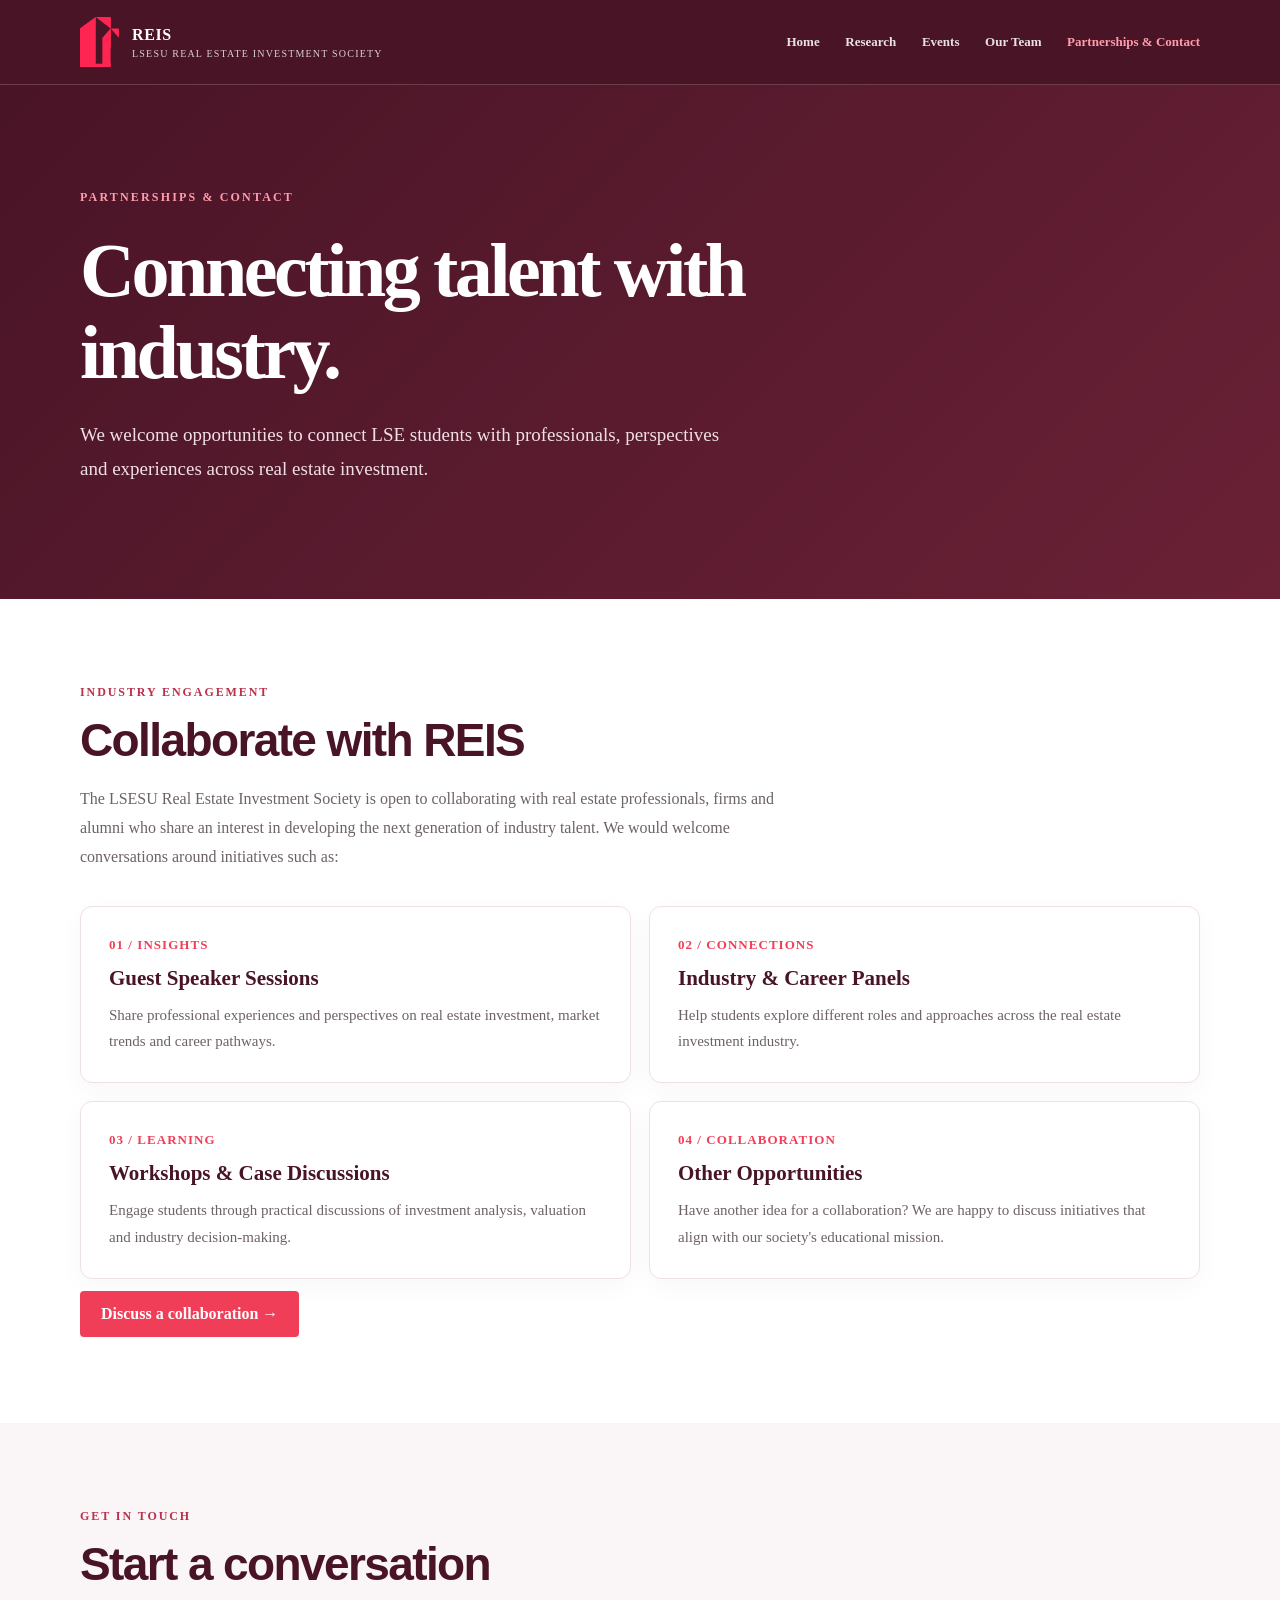
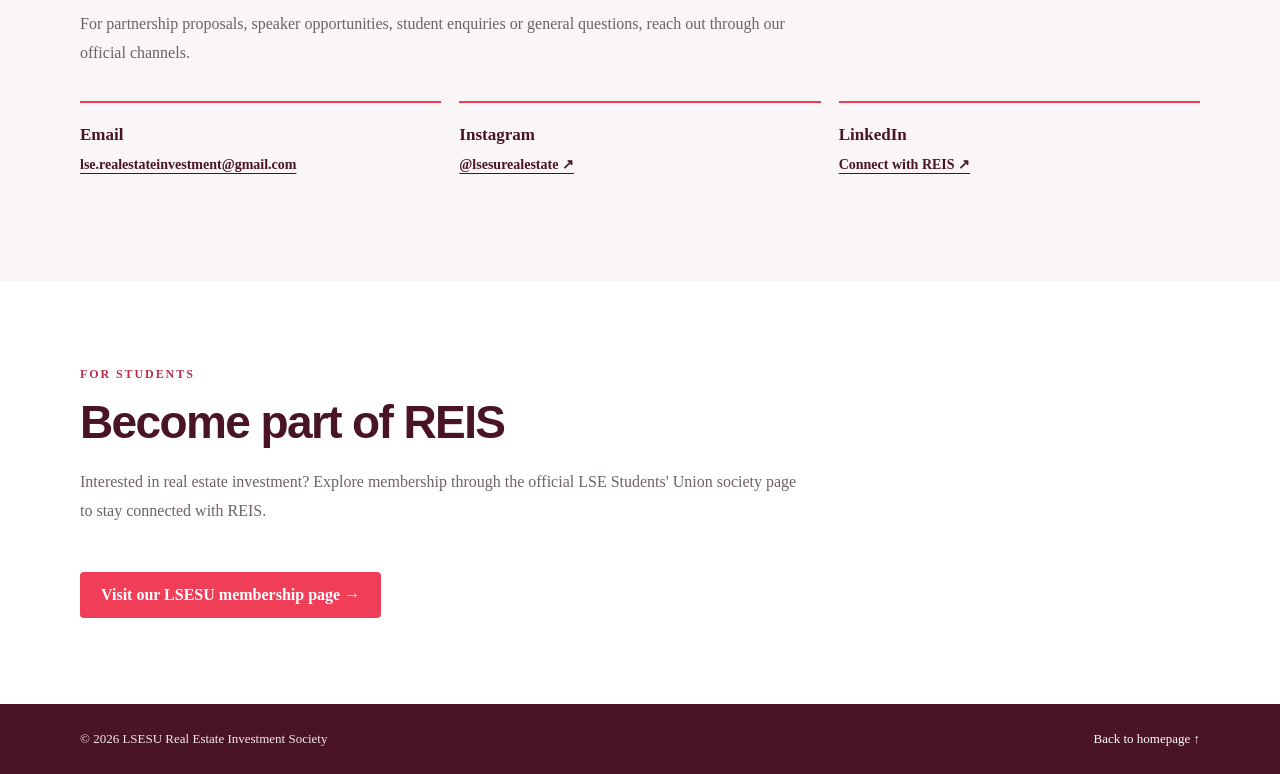
==== contact.html @ b4fd853f "Add files via upload" ====
<!doctype html>
<html lang="en">
<head>
  <meta charset="UTF-8">
  <meta name="viewport" content="width=device-width, initial-scale=1">
  <meta name="description" content="Connect with the LSESU Real Estate Investment Society for industry collaboration, student membership and enquiries.">
  <title>Partnerships & Contact | LSESU Real Estate Investment Society</title>
  <link rel="stylesheet" href="style.css">
  <style>
    :root { --contact-maroon:#491426; --contact-coral:#F13E58; --contact-ink:#2c2025; --contact-muted:#6d6267; --contact-blush:#faf5f6; }
    .contact-page { color:var(--contact-ink); font-family:inherit; }
    .contact-wrap { width:min(1120px, calc(100% - 44px)); margin:0 auto; }
    .contact-header { background:var(--contact-maroon); border-bottom:1px solid rgba(255,255,255,.18); }
    .contact-header-inner { display:flex; justify-content:space-between; align-items:center; gap:22px; padding:16px 0; }
    .contact-brand { display:inline-flex; align-items:center; gap:13px; color:#fff; text-decoration:none; font-weight:750; letter-spacing:.04em; }
    .contact-brand img { width:39px; height:52px; object-fit:contain; }
    .contact-brand small { display:block; font-size:10px; font-weight:500; letter-spacing:.12em; opacity:.8; margin-top:4px; }
    .contact-nav { display:flex; gap:clamp(12px,2vw,27px); flex-wrap:wrap; align-items:center; }
    .contact-nav a { color:#fff; text-decoration:none; font-size:13px; font-weight:600; opacity:.88; }
    .contact-nav a:hover, .contact-nav a[aria-current="page"] { color:#ff9cad; opacity:1; }
    .contact-hero { background:linear-gradient(135deg,#491426,#6a2136); color:white; padding:105px 0 112px; }
    .contact-eyebrow { color:#ff9cad; text-transform:uppercase; letter-spacing:.18em; font-size:12px; font-weight:750; margin:0 0 24px; }
    .contact-hero h1 { font-size:clamp(40px,6vw,76px); line-height:1.08; letter-spacing:-.045em; max-width:810px; margin:0 0 25px; color:white; }
    .contact-hero p:last-child { font-size:clamp(16px,2vw,19px); line-height:1.8; max-width:670px; color:#f0dfe5; margin:0; }
    .contact-section { padding:86px 0; }
    .contact-section.alt { background:var(--contact-blush); }
    .contact-kicker { color:#bb304b; text-transform:uppercase; font-weight:750; letter-spacing:.16em; font-size:12px; margin:0 0 14px; }
    .contact-section h2 { font-size:clamp(30px,4vw,46px); letter-spacing:-.035em; line-height:1.15; margin:0 0 19px; color:var(--contact-maroon); }
    .contact-intro { max-width:720px; color:var(--contact-muted); line-height:1.8; margin:0 0 34px; font-size:16px; }
    .contact-cards { display:grid; grid-template-columns:repeat(2,minmax(0,1fr)); gap:18px; }
    .contact-card { background:white; border:1px solid #eee0e4; border-radius:12px; padding:28px; box-shadow:0 7px 26px rgba(73,20,38,.035); }
    .contact-card .number { color:var(--contact-coral); font-size:13px; font-weight:800; letter-spacing:.08em; }
    .contact-card h3 { font-size:21px; color:var(--contact-maroon); margin:13px 0 11px; }
    .contact-card p { color:var(--contact-muted); font-size:15px; line-height:1.75; margin:0; }
    .contact-link { display:inline-block; color:var(--contact-maroon); font-weight:700; text-decoration:underline; text-underline-offset:4px; overflow-wrap:anywhere; }
    .contact-cta { display:inline-block; padding:14px 21px; background:var(--contact-coral); color:white!important; text-decoration:none; border-radius:4px; font-weight:700; margin-top:12px; }
    .contact-cta:hover { background:#d92f4b; }
    .contact-methods { display:grid; grid-template-columns:repeat(3,minmax(0,1fr)); gap:18px; margin-top:34px; }
    .contact-method { border-top:2px solid var(--contact-coral); padding:22px 0; min-width:0; }
    .contact-method h3 { font-size:17px; color:var(--contact-maroon); margin:0 0 10px; }
    .contact-method a { font-size:14px; }
    .contact-footer { background:var(--contact-maroon); color:#f5e9ed; padding:27px 0; }
    .contact-footer-inner { display:flex; justify-content:space-between; gap:15px; flex-wrap:wrap; font-size:13px; }
    .contact-footer a { color:#fff; }
    @media (max-width:760px) { .contact-header-inner { flex-direction:column; align-items:flex-start; } .contact-nav { gap:12px 18px; } .contact-hero { padding:70px 0 76px; } .contact-section { padding:60px 0; } .contact-cards,.contact-methods { grid-template-columns:1fr; } .contact-methods { gap:0; } }
  </style>
</head>
<body class="contact-page">
  <header class="contact-header">
    <div class="contact-wrap contact-header-inner">
      <a class="contact-brand" href="index.html" aria-label="REIS homepage">
        <img src="reis-logo-mark.png" alt="REIS logo" width="39" height="52">
        <span>REIS<small>LSESU REAL ESTATE INVESTMENT SOCIETY</small></span>
      </a>
      <nav class="contact-nav" aria-label="Main navigation">
        <a href="index.html">Home</a>
        <a href="research.html">Research</a>
        <a href="events.html">Events</a>
        <a href="team.html">Our Team</a>
        <a href="contact.html" aria-current="page">Partnerships &amp; Contact</a>
      </nav>
    </div>
  </header>
  <main>
    <section class="contact-hero">
      <div class="contact-wrap">
        <p class="contact-eyebrow">Partnerships &amp; Contact</p>
        <h1>Connecting talent with industry.</h1>
        <p>We welcome opportunities to connect LSE students with professionals, perspectives and experiences across real estate investment.</p>
      </div>
    </section>
    <section class="contact-section">
      <div class="contact-wrap">
        <p class="contact-kicker">Industry engagement</p>
        <h2>Collaborate with REIS</h2>
        <p class="contact-intro">The LSESU Real Estate Investment Society is open to collaborating with real estate professionals, firms and alumni who share an interest in developing the next generation of industry talent. We would welcome conversations around initiatives such as:</p>
        <div class="contact-cards">
          <article class="contact-card"><span class="number">01 / INSIGHTS</span><h3>Guest Speaker Sessions</h3><p>Share professional experiences and perspectives on real estate investment, market trends and career pathways.</p></article>
          <article class="contact-card"><span class="number">02 / CONNECTIONS</span><h3>Industry &amp; Career Panels</h3><p>Help students explore different roles and approaches across the real estate investment industry.</p></article>
          <article class="contact-card"><span class="number">03 / LEARNING</span><h3>Workshops &amp; Case Discussions</h3><p>Engage students through practical discussions of investment analysis, valuation and industry decision-making.</p></article>
          <article class="contact-card"><span class="number">04 / COLLABORATION</span><h3>Other Opportunities</h3><p>Have another idea for a collaboration? We are happy to discuss initiatives that align with our society's educational mission.</p></article>
        </div>
        <a class="contact-cta" href="mailto:lse.realestateinvestment@gmail.com?subject=REIS%20Industry%20Collaboration">Discuss a collaboration →</a>
      </div>
    </section>
    <section class="contact-section alt">
      <div class="contact-wrap">
        <p class="contact-kicker">Get in touch</p>
        <h2>Start a conversation</h2>
        <p class="contact-intro">For partnership proposals, speaker opportunities, student enquiries or general questions, reach out through our official channels.</p>
        <div class="contact-methods">
          <div class="contact-method"><h3>Email</h3><a class="contact-link" href="mailto:lse.realestateinvestment@gmail.com">lse.realestateinvestment@gmail.com</a></div>
          <div class="contact-method"><h3>Instagram</h3><a class="contact-link" href="https://www.instagram.com/lsesurealestate/" target="_blank" rel="noopener noreferrer">@lsesurealestate ↗</a></div>
          <div class="contact-method"><h3>LinkedIn</h3><a class="contact-link" href="https://www.linkedin.com/company/74881086/" target="_blank" rel="noopener noreferrer">Connect with REIS ↗</a></div>
        </div>
      </div>
    </section>
    <section class="contact-section">
      <div class="contact-wrap">
        <p class="contact-kicker">For students</p>
        <h2>Become part of REIS</h2>
        <p class="contact-intro">Interested in real estate investment? Explore membership through the official LSE Students' Union society page to stay connected with REIS.</p>
        <a class="contact-cta" href="https://www.lsesu.com/communities/societies/group/16870/" target="_blank" rel="noopener noreferrer">Visit our LSESU membership page →</a>
      </div>
    </section>
  </main>
  <footer class="contact-footer"><div class="contact-wrap contact-footer-inner"><span>© <span id="year"></span> LSESU Real Estate Investment Society</span><a href="index.html">Back to homepage ↑</a></div></footer>
  <script src="script.js"></script>
</body>
</html>
---- style.css ----
:root{--navy:#491426;--navy2:#681d32;--gold:#d85b67;--paper:#ffffff;--ink:#271b21;--muted:#73676b;--border:#eadde1}*{box-sizing:border-box}html{scroll-behavior:smooth}body{margin:0;color:var(--ink);background:var(--paper);font-family:'DM Sans',Arial,sans-serif}a{color:inherit;text-decoration:none}button{font:inherit}.container{width:min(1200px,calc(100% - 88px));margin:auto}.skip{position:absolute;left:-999px;top:0;background:#fff;z-index:100;padding:12px}.skip:focus{left:10px}.site-header{position:absolute;z-index:20;top:0;left:0;right:0;border-bottom:1px solid #ffffff32;color:#fff}.nav-shell{width:min(1320px,calc(100% - 88px));margin:auto;height:94px;display:flex;align-items:center;justify-content:space-between}.brand{display:flex;align-items:center;gap:13px}.brand-mark{font-family:Georgia,serif;font-size:48px;font-weight:bold;line-height:1}.mark-dot,.footer-brand span{color:var(--gold)}.brand-name{display:flex;align-items:center;gap:11px}.brand-name strong{font-size:18px;letter-spacing:.09em}.brand-name small{font-size:8px;letter-spacing:.14em;line-height:1.5;border-left:1px solid #ffffff60;padding-left:11px}.nav-links{display:flex;gap:30px;align-items:center;font-size:12px;font-weight:600;letter-spacing:.03em}.nav-links>a:not(.nav-cta){opacity:.84}.nav-links>a:hover{color:var(--gold)}.nav-cta{padding:13px 19px;border:1px solid #ffffff70}.nav-cta span{margin-left:18px;color:var(--gold)}.menu-toggle{display:none}.hero{min-height:760px;height:min(860px,95vh);position:relative;background:linear-gradient(118deg,#330d1b 18%,#671d35 66%,#8b3048);color:white;overflow:hidden;display:flex;align-items:center}.hero-overlay{position:absolute;inset:0;background:linear-gradient(90deg,#491426f5 0%,#491426ce 45%,#4914264d 100%),linear-gradient(0deg,#2b101a 0%,transparent 25%)}.hero-art{position:absolute;inset:0;overflow:hidden}.hero-grid{position:absolute;inset:0;background:repeating-linear-gradient(90deg,transparent 0 125px,#ffffff08 126px 127px)}.tower{position:absolute;bottom:-5%;background:repeating-linear-gradient(0deg,#ffffff08 0 4px,transparent 4px 32px),repeating-linear-gradient(90deg,#ffffff0e 0 3px,transparent 3px 42px),linear-gradient(110deg,#966473,#4c1528 58%,#9c556a);transform:skewY(-3deg);box-shadow:-22px 0 50px #1d071050}.tower-one{height:77%;width:18%;right:5%}.tower-two{height:92%;width:16%;right:23%;transform:skewY(4deg)}.tower-three{height:62%;width:13%;right:39%}.tower-four{height:42%;width:20%;right:-10%;transform:skewY(5deg)}.hero-content{position:relative;z-index:2;padding-top:90px}.eyebrow{font-size:10px;letter-spacing:.2em;font-weight:800;display:flex;align-items:center;gap:14px;color:#a52d46;margin:0 0 28px}.eyebrow.light{color:#ffbbc5}.line{width:25px;height:1px;background:currentColor;display:inline-block}.hero h1,h2{font-family:Manrope,Arial,sans-serif;letter-spacing:-.055em;font-weight:600}.hero h1{font-size:clamp(52px,6.4vw,104px);line-height:1.09;margin:0 0 30px;max-width:920px}.hero h1 em,.serif,.statement em{font-family:Georgia,serif;font-style:italic;font-weight:400;letter-spacing:-.045em}.hero h1 em{color:var(--gold)}.hero-content>p{font-size:16px;line-height:1.9;max-width:535px;color:#eadfe1}.hero-actions{display:flex;align-items:center;gap:32px;margin-top:40px}.btn{display:inline-flex;align-items:center;justify-content:space-between;gap:35px;padding:18px 24px;font-size:12px;font-weight:700;letter-spacing:.035em;transition:transform .2s,background .2s}.btn:hover{transform:translateY(-2px)}.btn-gold{background:var(--gold);color:#2b101a}.btn-dark{background:var(--navy);color:white}.btn-outline{border:1px solid #d85b67;color:white}.btn-outline:hover{background:#ffffff15}.text-link,.inline-link{font-size:12px;font-weight:700;border-bottom:1px solid #dec6ce;padding-bottom:8px}.text-link span,.inline-link span{margin-left:15px}.hero-bottom{position:absolute;bottom:31px;left:0;right:0;display:flex;justify-content:space-between;padding:0 max(44px,calc((100vw - 1200px)/2));z-index:3;color:#e4d5da;font-size:9px;letter-spacing:.19em}.gold{color:var(--gold)}.section{padding:115px 0}.intro-layout{display:grid;grid-template-columns:1fr 1fr;gap:90px}.intro h2,.section-top h2,.events h2,.partner-section h2,.connect h2{font-size:clamp(38px,4.3vw,66px);line-height:1.18;margin:0}.intro-copy{padding-top:40px}.intro-copy .lead{font-size:22px;line-height:1.5;font-weight:600;margin-top:0}.intro-copy>p:not(.lead){color:var(--muted);line-height:1.85;font-size:14px}.inline-link{display:inline-block;margin-top:20px;border-color:var(--gold)}.focus{background:#f8f1f3}.section-top{display:flex;align-items:end;justify-content:space-between;gap:50px;margin-bottom:45px}.section-top>p{max-width:360px;color:var(--muted);font-size:14px;line-height:1.8}.pillar-grid{display:grid;grid-template-columns:repeat(4,1fr);border:1px solid #e6d9dd}.pillar{min-height:320px;padding:32px 25px;position:relative;border-right:1px solid #e6d9dd;transition:background .2s}.pillar:last-child{border:0}.pillar:hover{background:#fffaf8}.pillar-number,.card-kicker{font-size:10px;letter-spacing:.14em;font-weight:700;color:#a52d46}.pillar-symbol{position:absolute;top:27px;right:25px;font-size:26px;color:#c43f56}.pillar h3{font-family:Manrope,sans-serif;font-size:25px;line-height:1.25;letter-spacing:-.04em;margin:68px 0 15px}.pillar p{font-size:13px;line-height:1.75;color:var(--muted)}.statement{background:var(--navy);color:white;padding:115px 0;position:relative;overflow:hidden}.statement:after{content:'R';font-family:Georgia,serif;font-size:600px;position:absolute;right:3%;top:-190px;color:#ffffff06}.statement-inner{position:relative;z-index:1}.statement p{font-family:Manrope,sans-serif;font-size:clamp(31px,4.7vw,72px);letter-spacing:-.045em;line-height:1.4;margin:30px 0 45px}.statement em{color:var(--gold)}.statement-foot{font-size:10px;letter-spacing:.2em;color:#d3bdc4}.research-grid{display:grid;grid-template-columns:repeat(3,1fr);gap:20px}.research-card{background:white;border:1px solid #e8dfdc}.card-visual{height:260px;position:relative;overflow:hidden}.visual-index{position:absolute;top:22px;left:24px;color:#fff;font-size:12px;letter-spacing:.2em;z-index:2}.visual-office{background:linear-gradient(135deg,#a65067,#4a1227)}.buildings{position:absolute;inset:35px 0 0;display:flex;align-items:end;justify-content:center;gap:13px;transform:skewY(-6deg)}.buildings i{display:block;width:25%;height:85%;background:repeating-linear-gradient(0deg,#ffffff18 0 3px,transparent 3px 18px),repeating-linear-gradient(90deg,#ffffff15 0 2px,transparent 2px 23px),#72213b}.buildings i:nth-child(2){height:110%;background-color:#9c415c}.buildings i:nth-child(3){height:72%}.visual-residential{background:linear-gradient(130deg,#cbb8bd,#7b394e)}.residential-lines{position:absolute;left:20%;right:0;bottom:-10%;height:110%;background:repeating-linear-gradient(90deg,#f1e5d43a 0 8px,#4c1f3035 8px 36px),repeating-linear-gradient(0deg,transparent 0 34px,#462331b3 35px 39px);transform:perspective(300px) rotateY(-17deg)}.visual-industrial{background:linear-gradient(155deg,#b68190,#63243a)}.warehouse{position:absolute;left:10%;right:-10%;height:47%;bottom:8%;background:repeating-linear-gradient(90deg,#b4bec033 0 5px,transparent 5px 65px),linear-gradient(#b8a2a6,#956574);transform:skewY(-9deg);border-top:20px solid #dfb9c3;box-shadow:0 15px 30px #49142644}.card-body{padding:28px}.card-body h3{font-size:22px;letter-spacing:-.04em;margin:12px 0}.card-body p{color:var(--muted);font-size:13px;line-height:1.75}.research-note{font-size:12px;color:#75676e;margin-top:22px}.events{background:#f8f1f3}.events-layout{display:grid;grid-template-columns:1fr 1fr;gap:100px;align-items:center}.events-layout>div:first-child>p:not(.eyebrow){font-size:14px;color:var(--muted);line-height:1.8;max-width:410px;margin:28px 0}.event-panel{background:#ffffff;padding:36px 38px;border:1px solid #eee0e5}.event-panel-top,.event-panel-bottom{font-size:10px;letter-spacing:.13em;color:#74545f;display:flex;justify-content:space-between}.event-row{display:flex;gap:25px;align-items:start;padding:28px 0;border-bottom:1px solid #eee0e5}.event-icon{font-size:25px;color:#b83c55}.event-row h3{margin:0 0 7px;font-size:17px}.event-row p{margin:0;color:var(--muted);font-size:12px;line-height:1.65}.event-panel-bottom{margin-top:25px;line-height:1.6}.partner-section{background:#5a192c;color:white;padding:100px 0}.partner-layout{display:grid;grid-template-columns:1fr 1fr;gap:90px}.partner-layout>div:nth-child(2){padding-top:40px}.partner-layout p:not(.eyebrow){font-size:15px;line-height:1.85;color:#e2d3d7;margin:0 0 30px}.partner-layout small{display:block;margin-top:15px;color:#eedbe1;font-size:10px}.connect{text-align:center}.connect-inner{max-width:700px}.connect .eyebrow{justify-content:center}.connect h2{margin-bottom:20px}.connect p:not(.eyebrow){color:var(--muted);font-size:15px;line-height:1.8}.connect-actions{display:flex;align-items:center;justify-content:center;gap:20px;margin-top:35px}.connect-actions>span{font-size:11px;color:#75676e;max-width:190px;text-align:left}footer{background:#2b101a;color:#ffffff;padding:65px 0 25px}.footer-top{display:flex;justify-content:space-between;gap:40px;padding-bottom:70px}.footer-brand{font-family:Manrope,sans-serif;font-weight:800;font-size:36px;letter-spacing:-.07em}.footer-top p{font-size:12px;line-height:1.9;color:#d5c2c8}.footer-links{display:flex;gap:35px;font-size:12px}.footer-bottom{border-top:1px solid #ffffff25;padding-top:25px;display:flex;justify-content:space-between;gap:25px;font-size:10px;color:#eedbe1}@media(max-width:900px){.container,.nav-shell{width:calc(100% - 44px)}.nav-shell{height:76px}.menu-toggle{display:flex;flex-direction:column;gap:5px;border:0;background:none;padding:12px;cursor:pointer}.menu-toggle span{display:block;width:22px;height:2px;background:#fff}.nav-links{display:none;position:absolute;top:76px;left:0;right:0;background:#5a192c;padding:25px 22px;flex-direction:column;align-items:stretch;gap:20px}.nav-links.open{display:flex}.hero{min-height:660px;height:auto}.hero-content{padding-top:165px;padding-bottom:125px}.hero-bottom{padding:0 22px}.intro-layout,.events-layout,.partner-layout{grid-template-columns:1fr;gap:30px}.intro-copy,.partner-layout>div:nth-child(2){padding-top:0}.pillar-grid{grid-template-columns:repeat(2,1fr)}.pillar:nth-child(2){border-right:0}.pillar:nth-child(-n+2){border-bottom:1px solid #e6d9dd}.research-grid{grid-template-columns:1fr 1fr}.section{padding:85px 0}}@media(max-width:600px){.brand-name small{font-size:7px}.brand-mark{font-size:39px}.hero h1{font-size:49px}.hero-bottom{font-size:7px}.hero-bottom span:last-child{display:none}.hero-actions{flex-wrap:wrap}.section-top{display:block}.section-top>p{margin-top:22px}.pillar-grid,.research-grid{grid-template-columns:1fr}.pillar{min-height:250px;border-right:0;border-bottom:1px solid #e6d9dd}.pillar:last-child{border-bottom:0}.pillar h3{margin-top:40px}.card-visual{height:220px}.event-panel{padding:25px}.connect-actions,.footer-top,.footer-bottom{flex-direction:column;align-items:flex-start}.connect-actions{align-items:center}.connect-actions>span{text-align:center}.footer-links{flex-wrap:wrap}.section{padding:70px 0}.statement{padding:80px 0}}

/* Maroon / red / white brand refinement */
.btn-gold{background:#c9344f;color:#fff}.btn-gold:hover{background:#a92740}.btn-dark{background:#58172c;color:#fff}.eyebrow{color:#a52d46}.eyebrow.light{color:#ffc2cd}.mark-dot,.footer-brand span,.hero h1 em{color:#ff8b9d}.nav-links>a:hover{color:#ffacba}.nav-cta span{color:#ff9cad}.hero{background:linear-gradient(118deg,#350e1e 18%,#671b35 66%,#852e47)}.hero-overlay{background:linear-gradient(90deg,#350e1ef5 0%,#491426ce 45%,#4914264d 100%),linear-gradient(0deg,#350e1e 0%,transparent 25%)}.focus,.events{background:#f8f1f3}.partner-section{background:#58172c}footer{background:#3c1022}.btn-outline{border-color:#f5c7d1}.card-kicker,.pillar-number{color:#9b2e47}.inline-link{border-color:#c9344f}

/* Official REIS emblem: coral-red from the supplied logo, supported by maroon and white. */
:root{--gold:#dd565d;--navy:#421426;--navy2:#5d1c30;--paper:#fff;--border:#eadde1}
.brand-logo{display:block;width:37px;height:50px;object-fit:contain;flex-shrink:0}
.brand-name strong{font-size:19px}
.footer-brand{display:inline-flex;align-items:center;gap:10px}
.footer-logo{width:30px;height:41px;object-fit:contain}
.btn-gold{background:#dd565d;color:#fff}.btn-gold:hover{background:#bf414d}
.hero h1 em,.statement em{color:#ff9fa7}
.eyebrow.light{color:#ffbbc1}
.nav-cta span,.nav-links>a:hover{color:#ff9fa7}
.pillar-symbol,.event-icon{color:#dd565d}
.hero{background:linear-gradient(118deg,#32101c 18%,#5d1c30 67%,#82384a)}
.hero-overlay{background:linear-gradient(90deg,#32101cf5 0%,#421426d5 46%,#42142640 100%),linear-gradient(0deg,#32101c 0%,transparent 25%)}
.focus,.events{background:#fbf7f8}
.partner-section{background:#52192d}
footer{background:#2e101d}
@media(max-width:600px){.brand-logo{width:29px;height:40px}.brand-name strong{font-size:17px}}

/* Brand refresh: official coral red + institutional maroon and white */
:root{--gold:#ef4157;--navy:#3c101d;--ink:#21191b;--muted:#6b6063}
.site-header{position:relative;background:#fff;color:#231c1f;border-bottom:1px solid #eee6e8}
.nav-shell{height:88px}
.brand-name small{border-left-color:#ded4d7}
.nav-links>a:not(.nav-cta){opacity:1}
.nav-links>a:hover{color:#db3148}
.nav-cta{background:#3c101d;color:#fff;border-color:#3c101d}
.nav-cta span{color:#ff9eaa}
.hero{height:min(690px,78vh);min-height:600px;background:linear-gradient(115deg,#2c0b16,#651d31)}
.hero-content{padding-top:10px}
.hero h1{font-family:Georgia,'Times New Roman',serif;font-weight:400;letter-spacing:-.045em;font-size:clamp(47px,5.5vw,84px);max-width:850px}
.hero h1 em{font-style:normal;color:#f04b60}
.hero-overlay{background:linear-gradient(90deg,#2e0a18 0%,#3d1021ef 42%,#4312213d 100%)}
.hero-art{background-image:linear-gradient(90deg,transparent 35%,#0000 80%),url('https://images.unsplash.com/photo-1486406146926-c627a92ad1ab?auto=format&fit=crop&w=1800&q=85');background-size:cover;background-position:center right}
.tower,.hero-grid{display:none}
.btn-gold{background:#ee4056;color:white}.btn-gold:hover{background:#c92e43}
.hero-bottom{color:#f5d9df}
.intro h2,.section-top h2,.events h2,.partner-section h2,.connect h2{font-family:Georgia,'Times New Roman',serif;font-weight:400;letter-spacing:-.04em}
.pillar h3{font-family:Georgia,'Times New Roman',serif;font-weight:400}
.focus,.events{background:#faf7f7}
.research-card{transition:transform .2s,box-shadow .2s}.research-card:hover{transform:translateY(-4px);box-shadow:0 16px 35px #3c101d12}
@media(max-width:900px){.menu-toggle span{background:#3c101d}.nav-links{background:#fff;color:#21191b;border-bottom:1px solid #eee}.nav-cta{color:#fff}.hero{min-height:620px;height:auto}.hero-content{padding-top:100px}}

/* Stage 2 — leadership, membership and social links; retain approved visual design */
html{scroll-padding-top:18px}
.team{background:#fff}
.leaders-grid{display:grid;grid-template-columns:repeat(2,minmax(0,1fr));gap:22px}
.leader-card{display:flex;align-items:center;gap:24px;border:1px solid #eadde1;background:#fcf9fa;padding:28px}
.leader-initial{width:88px;height:100px;display:grid;place-items:center;flex-shrink:0;background:#4a1327;color:#fff;font-family:Georgia,serif;font-size:28px;letter-spacing:.04em}
.leader-card h3{font-family:Georgia,serif;font-size:27px;font-weight:400;line-height:1.2;margin:12px 0}
.leader-card p{font-size:12px;color:#73676b;margin:0}
.coming-soon{font-size:13px;font-weight:600;color:#58172c;padding:16px 20px;border:1px solid #eadde1;background:#fcf7f8}
.social-links{display:flex;justify-content:center;gap:28px;margin-top:30px;font-size:13px;font-weight:700;color:#8f2840}
.social-links a:hover,.partner-layout small a:hover{ text-decoration:underline }
.partner-layout small a{color:#fff;text-decoration:underline;text-underline-offset:3px}
.footer-links{flex-wrap:wrap;justify-content:flex-end;max-width:520px;row-gap:17px}
@media(max-width:900px){.nav-links{gap:18px;font-size:11px}.leaders-grid{grid-template-columns:1fr}.footer-links{justify-content:flex-start}}
@media(max-width:600px){.leader-card{padding:20px;gap:15px}.leader-initial{width:70px;height:82px;font-size:22px}.leader-card h3{font-size:23px}.social-links{flex-wrap:wrap}.connect-actions{gap:16px}}

/* Stage 3: Dedicated committee page */
.nav-links a[aria-current="page"]{color:#b62b48;font-weight:800}
.team-hero{background:radial-gradient(circle at 92% 10%,#8a344b 0,transparent 40%),linear-gradient(115deg,#350d1d,#581b31);color:white;padding:110px 0 92px;position:relative;overflow:hidden}
.team-hero:after{content:"";position:absolute;right:-110px;bottom:-200px;width:540px;height:540px;border:1px solid #ffffff22;transform:rotate(32deg);pointer-events:none}
.team-hero .container{position:relative;z-index:1}
.team-hero h1{font-family:Manrope,sans-serif;font-size:clamp(54px,7vw,108px);letter-spacing:-.07em;line-height:1.08;margin:25px 0}
.team-hero h1 em{font-family:Georgia,serif;color:#ff7f94;font-weight:400}
.team-hero p:not(.eyebrow){font-size:16px;line-height:1.8;max-width:620px;color:#f1dfe4}
.team-year{margin-top:45px;display:flex;align-items:center;gap:20px;font-size:11px;letter-spacing:.15em;color:#edbdc8}
.team-year strong{font-size:17px;color:white;letter-spacing:.04em}
.team-page{background:#fff}
.team-section-heading{max-width:750px;margin-bottom:38px}
.team-section-heading h2,.archive-section h2{font-size:clamp(36px,4.3vw,64px);line-height:1.18;letter-spacing:-.055em;margin:12px 0 20px}
.team-section-heading>p:last-child,.archive-section>.container>p:not(.eyebrow){font-size:15px;color:#6b6063;line-height:1.8;max-width:700px}
.group-photo-placeholder{background:linear-gradient(135deg,#f7f0f2,#f0e7ea);border:1px solid #eadde1;min-height:280px;display:flex;align-items:center;justify-content:center;gap:20px;text-align:left;color:#58172c;padding:35px}
.group-photo-placeholder .group-icon{font-size:60px;opacity:.35}.group-photo-placeholder strong{font-size:20px}.group-photo-placeholder p{color:#75666c;font-size:13px}
.committee-subheading{margin:90px 0 28px;display:flex;align-items:end;justify-content:space-between;gap:20px;border-bottom:1px solid #e6d9dd;padding-bottom:22px}
.committee-subheading span{color:#a52d46;font-size:11px;font-weight:800;letter-spacing:.15em}.committee-subheading h2{font-size:clamp(24px,2.7vw,36px);letter-spacing:-.045em;margin:0}.committee-subheading.heads{margin-top:100px}
.committee-grid{display:grid;grid-template-columns:repeat(4,minmax(0,1fr));gap:24px}
.committee-card{border:1px solid #ece2e5;background:#fff;min-width:0;transition:transform .2s,box-shadow .2s}.committee-card:hover{transform:translateY(-4px);box-shadow:0 14px 35px #3b10201a}
.portrait-wrap{height:310px;background:#f3edef;overflow:hidden}.portrait-wrap img{display:block;width:100%;height:100%;object-fit:cover;object-position:center 24%}
.committee-card-copy{padding:23px 18px 25px}.committee-role{font-size:10px;letter-spacing:.08em;text-transform:uppercase;color:#a52d46;font-weight:800;line-height:1.5;min-height:31px;margin:0 0 9px}.committee-card h3{font-size:19px;line-height:1.3;letter-spacing:-.04em;margin:0}
.team-notice{margin-top:35px;color:#6b6063;font-size:13px;padding:20px 25px;background:#f8f1f3;border-left:3px solid #c9344f}
.archive-section{background:#f8f1f3;padding:105px 0}.archive-empty{border-top:1px solid #dfcdd3;border-bottom:1px solid #dfcdd3;padding:28px 0;margin-top:35px}.archive-empty span{display:block;font-size:10px;letter-spacing:.15em;color:#a52d46;font-weight:800;margin-bottom:10px}.archive-empty strong{font-size:23px}.archive-empty p{color:#6b6063;font-size:13px;line-height:1.7}
@media(max-width:1000px){.committee-grid{grid-template-columns:repeat(2,minmax(0,1fr))}.portrait-wrap{height:350px}}
@media(max-width:600px){.team-hero{padding:75px 0}.team-year{flex-wrap:wrap}.group-photo-placeholder{min-height:220px;flex-direction:column;text-align:center}.committee-grid{gap:12px}.portrait-wrap{height:210px}.committee-card-copy{padding:15px 12px}.committee-card h3{font-size:16px}.committee-role{font-size:9px;min-height:45px}.committee-subheading{display:block}.committee-subheading h2{margin-top:12px}.archive-section{padding:70px 0}}

/* Stage 4: Research page */
.research-hero{background:radial-gradient(circle at 92% 10%,#903b50 0,transparent 42%),linear-gradient(115deg,#310c1b,#581b31)}
.research-intro-grid{display:grid;grid-template-columns:1fr 1fr;gap:90px;align-items:start}
.research-intro-grid h2,.research-publications h2{font-size:clamp(38px,5vw,70px);letter-spacing:-.055em;line-height:1.1;margin:16px 0}
.research-intro-grid .lead{font-size:21px;color:#321f27;line-height:1.55;margin-top:12px}
.research-intro-grid p:not(.lead){color:#665d61;line-height:1.85}
.research-divisions{background:#f8f3f4}.division-stack{margin-top:50px;border-top:1px solid #e1d5d9}
.division-row{display:grid;grid-template-columns:30% 1fr;gap:45px;border-bottom:1px solid #e1d5d9;padding:52px 0 56px}
.division-index{font-size:12px;letter-spacing:.14em;font-weight:800;color:#ac344e;padding-top:12px}
.division-row h3{font-size:clamp(32px,4vw,56px);letter-spacing:-.06em;margin:0 0 18px;line-height:1.2}
.division-row h3 em{font-family:Georgia,serif;font-weight:400}
.division-row p{font-size:15px;line-height:1.85;color:#6b6063;max-width:720px}
.division-tags{display:flex;flex-wrap:wrap;gap:9px;margin:26px 0}
.division-tags span{border:1px solid #decbd1;background:#fff;padding:9px 12px;font-size:11px;color:#653347;font-weight:700}
.division-row .division-head{font-size:11px;letter-spacing:.09em;color:#a52d46;font-weight:700;margin-top:22px}
.division-head strong{display:block;font-size:16px;letter-spacing:0;color:#261a1e;margin-top:7px}
.research-publications-grid{display:grid;grid-template-columns:1fr 1fr;gap:80px;margin-top:15px}
.research-publications-grid>div>p{line-height:1.8;color:#6b6063;max-width:470px}
.publication-empty{padding:36px;background:#f9f3f5;border:1px solid #e9dce0}
.publication-empty span{display:block;font-size:11px;letter-spacing:.13em;color:#a52d46;font-weight:800;margin-bottom:16px}
.publication-empty strong{font-size:26px}.publication-empty p{color:#6b6063;line-height:1.8;font-size:14px}
.publication-empty a{font-weight:800;color:#a52d46;font-size:13px}
@media(max-width:750px){.research-intro-grid,.research-publications-grid{grid-template-columns:1fr;gap:24px}.division-row{grid-template-columns:1fr;gap:12px;padding:35px 0}.division-index{padding-top:0}}
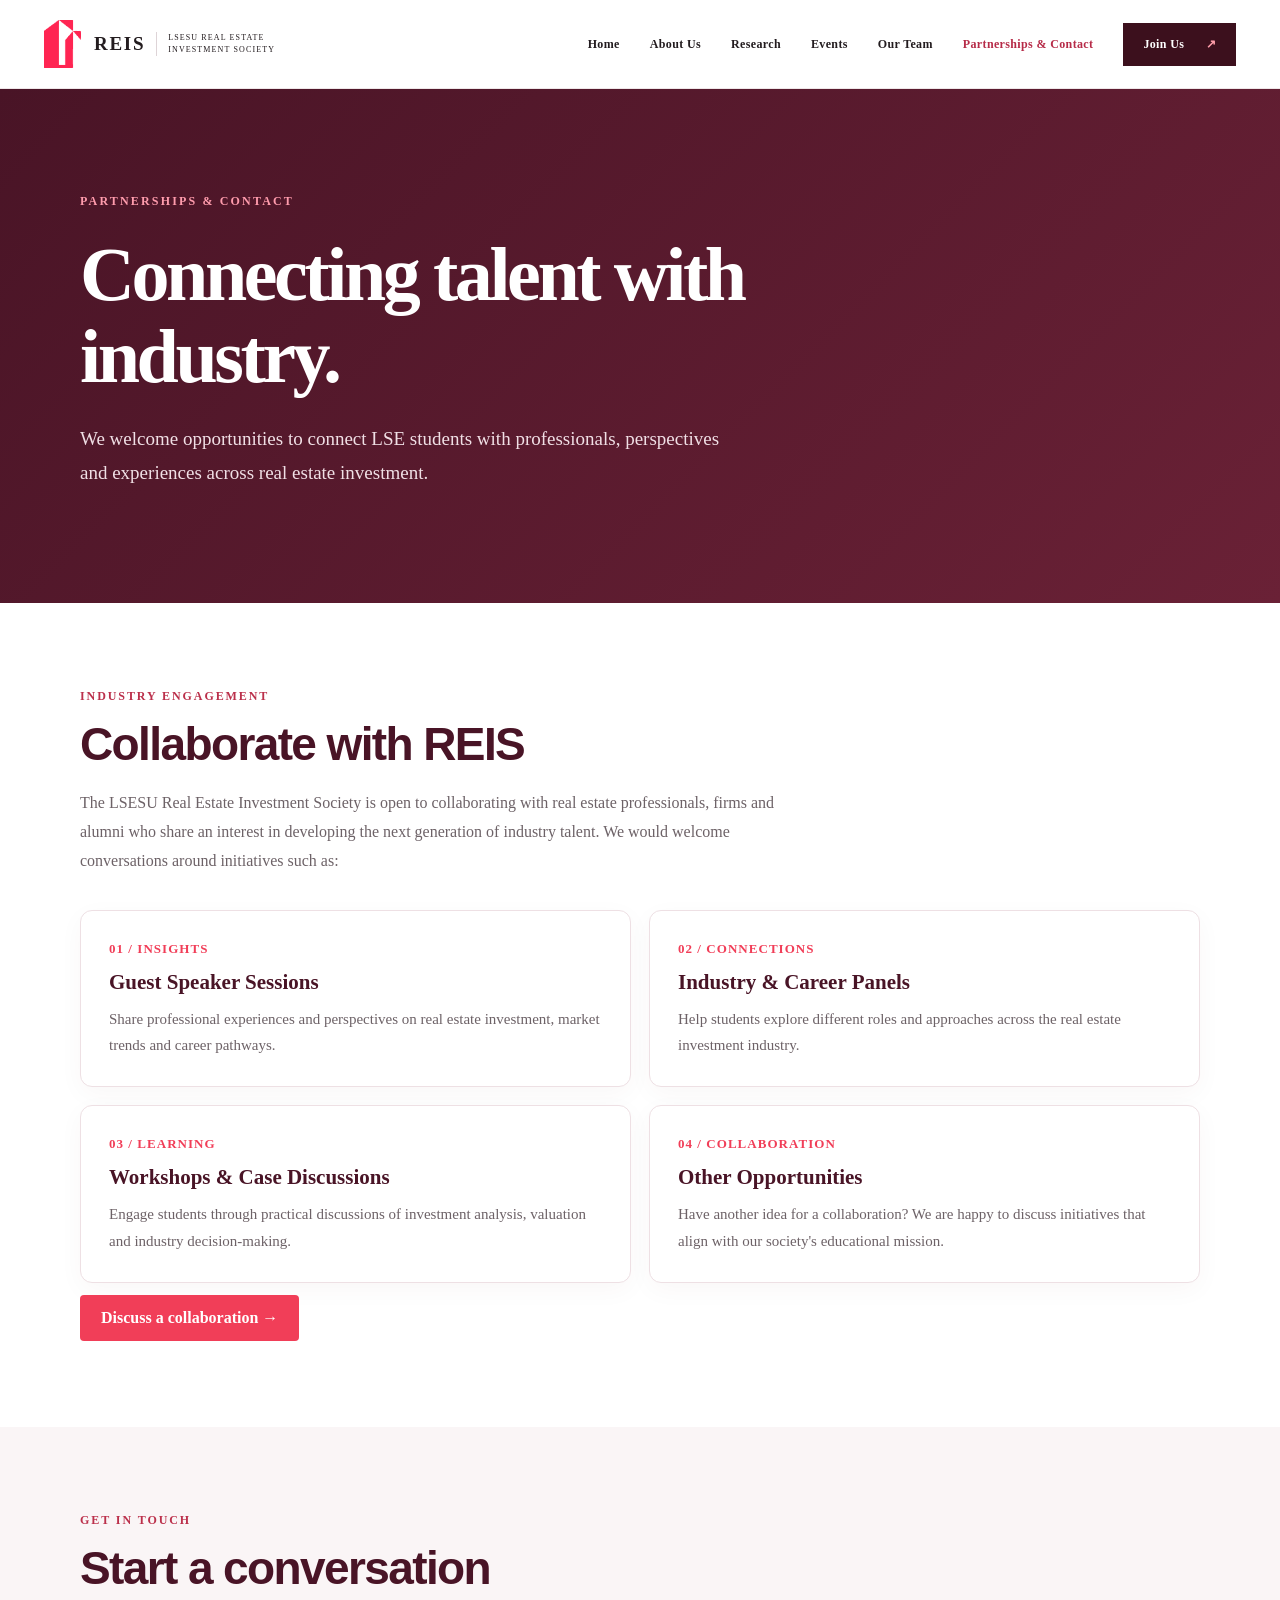
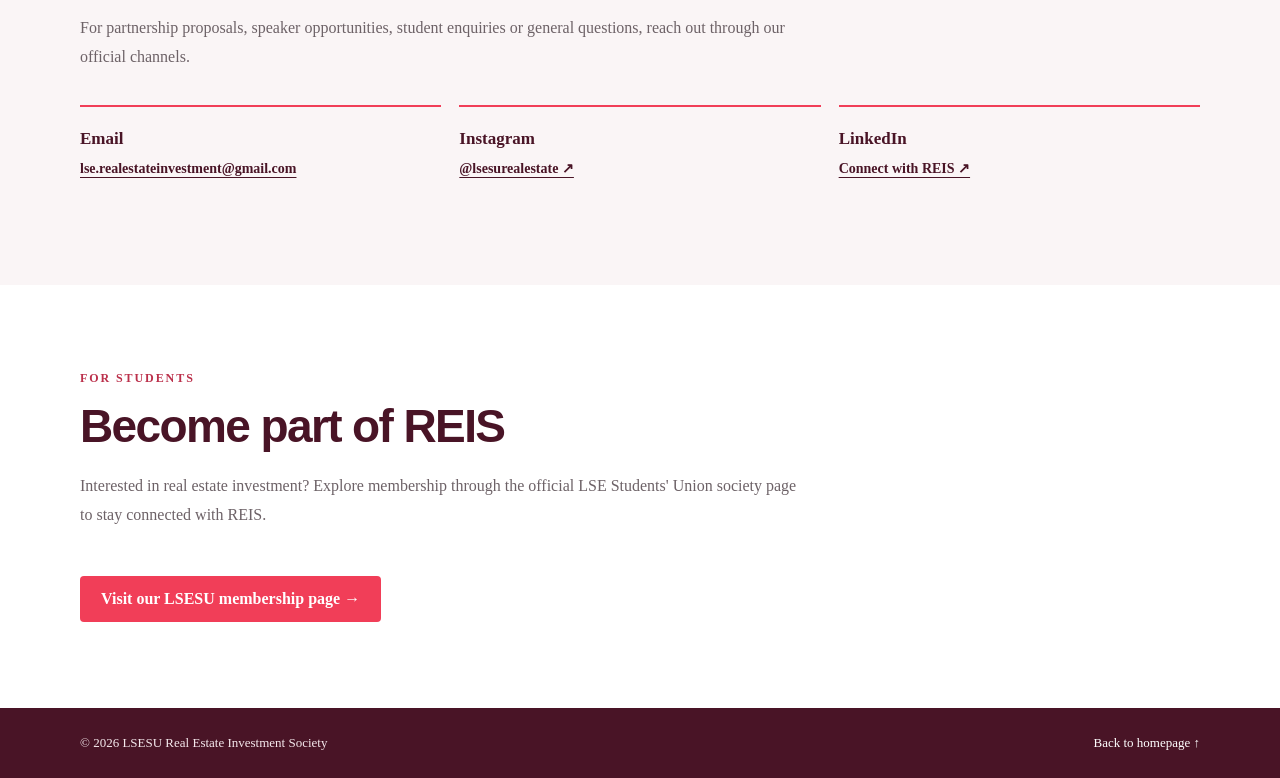
==== commit 202964f0: "Update contact.html Standardise Contact page navigation order" ====
--- a/contact.html
+++ b/contact.html
@@ -46,21 +46,34 @@
   </style>
 </head>
 <body class="contact-page">
-  <header class="contact-header">
-    <div class="contact-wrap contact-header-inner">
-      <a class="contact-brand" href="index.html" aria-label="REIS homepage">
-        <img src="reis-logo-mark.png" alt="REIS logo" width="39" height="52">
-        <span>REIS<small>LSESU REAL ESTATE INVESTMENT SOCIETY</small></span>
+  
+<header class="site-header">
+  <div class="nav-shell">
+    <a class="brand" href="index.html" aria-label="REIS homepage">
+      <img class="brand-logo" src="reis-logo-mark.png" alt="" width="39" height="52">
+      <span class="brand-name">
+        <strong>REIS</strong>
+        <small>LSESU REAL ESTATE<br>INVESTMENT SOCIETY</small>
+      </span>
+    </a>
+
+    <button class="menu-toggle" aria-label="Open navigation" aria-expanded="false" aria-controls="nav-links">
+      <span></span><span></span><span></span>
+    </button>
+
+    <nav id="nav-links" class="nav-links" aria-label="Main navigation">
+      <a href="index.html">Home</a>
+      <a href="index.html#about">About Us</a>
+      <a href="research.html">Research</a>
+      <a href="events.html">Events</a>
+      <a href="team.html">Our Team</a>
+      <a href="contact.html" aria-current="page">Partnerships &amp; Contact</a>
+      <a class="nav-cta" href="https://www.lsesu.com/communities/societies/group/16870/" target="_blank" rel="noopener noreferrer">
+        Join Us <span aria-hidden="true">↗</span>
       </a>
-      <nav class="contact-nav" aria-label="Main navigation">
-        <a href="index.html">Home</a>
-        <a href="research.html">Research</a>
-        <a href="events.html">Events</a>
-        <a href="team.html">Our Team</a>
-        <a href="contact.html" aria-current="page">Partnerships &amp; Contact</a>
-      </nav>
-    </div>
-  </header>
+    </nav>
+  </div>
+</header>
   <main>
     <section class="contact-hero">
       <div class="contact-wrap">
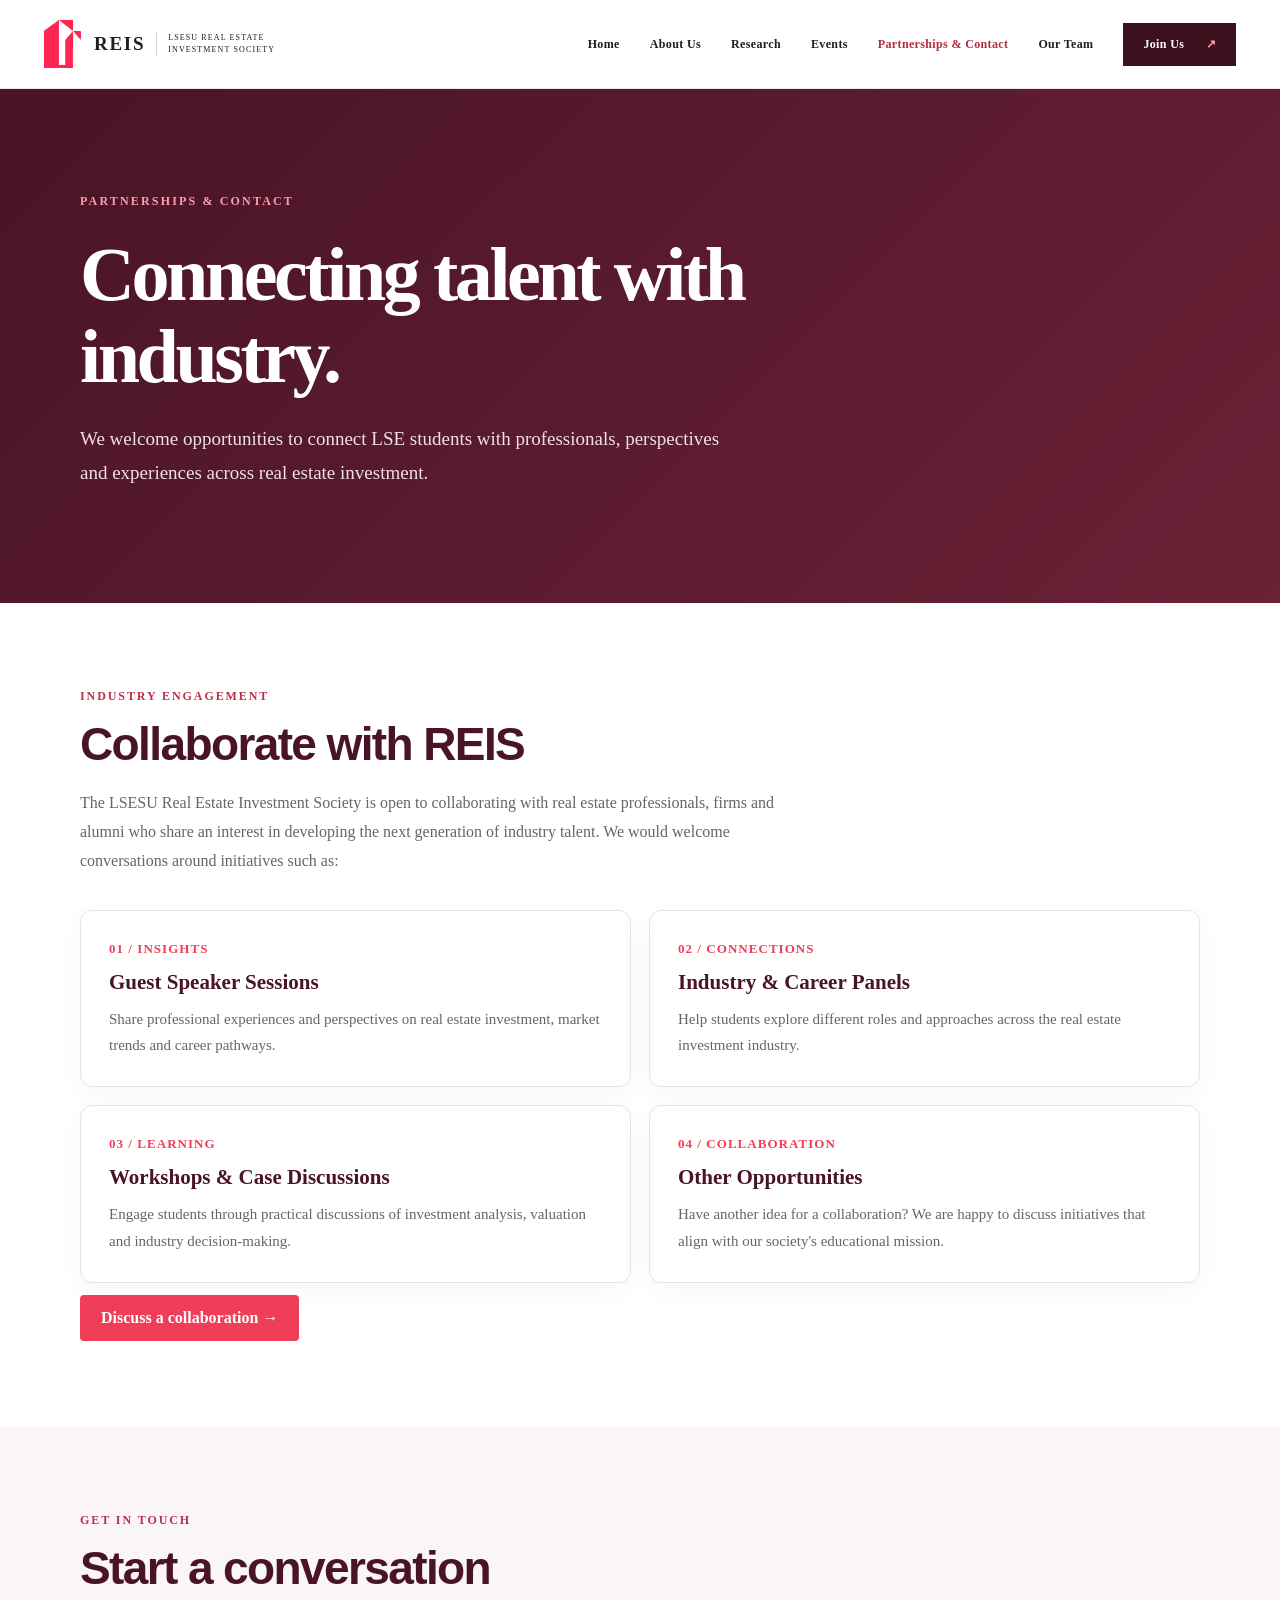
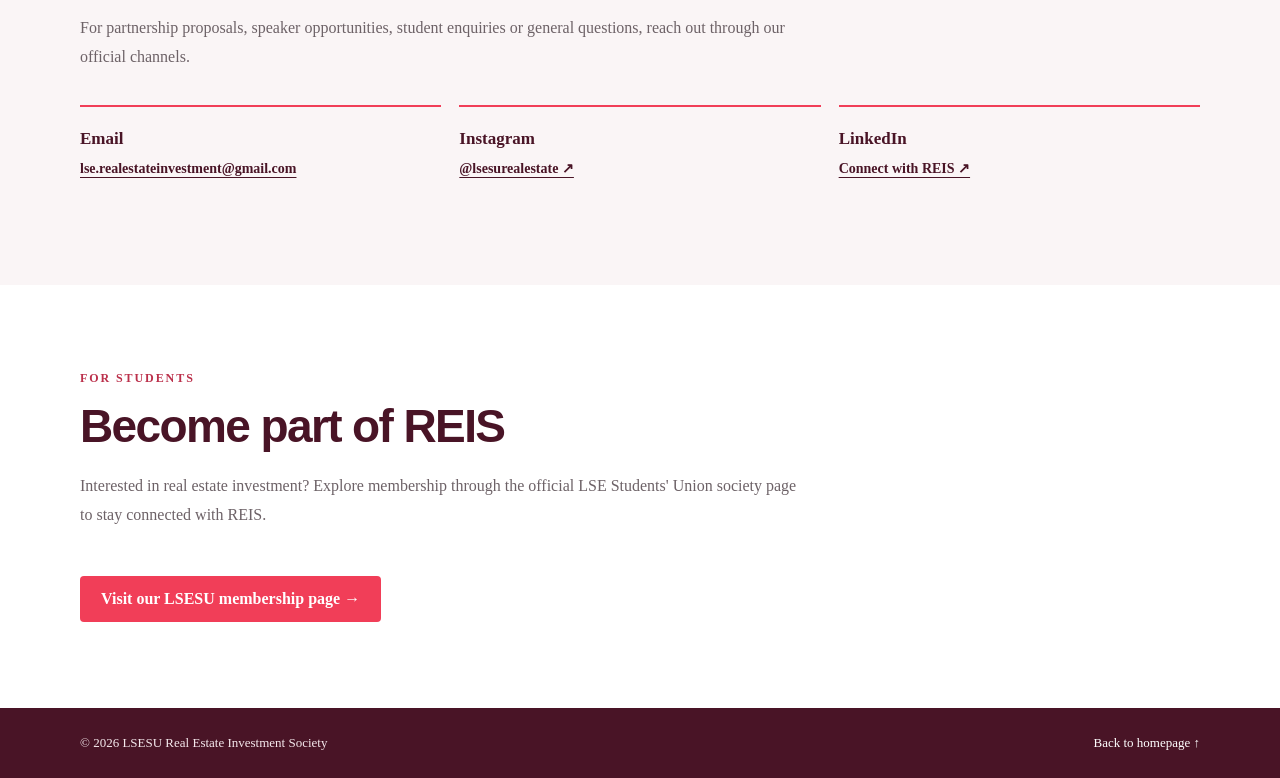
==== commit 09a33c31: "Update contact.html" ====
--- a/contact.html
+++ b/contact.html
@@ -66,8 +66,8 @@
       <a href="index.html#about">About Us</a>
       <a href="research.html">Research</a>
       <a href="events.html">Events</a>
+      <a href="contact.html" aria-current="page">Partnerships &amp; Contact</a>
       <a href="team.html">Our Team</a>
-      <a href="contact.html" aria-current="page">Partnerships &amp; Contact</a>
       <a class="nav-cta" href="https://www.lsesu.com/communities/societies/group/16870/" target="_blank" rel="noopener noreferrer">
         Join Us <span aria-hidden="true">↗</span>
       </a>
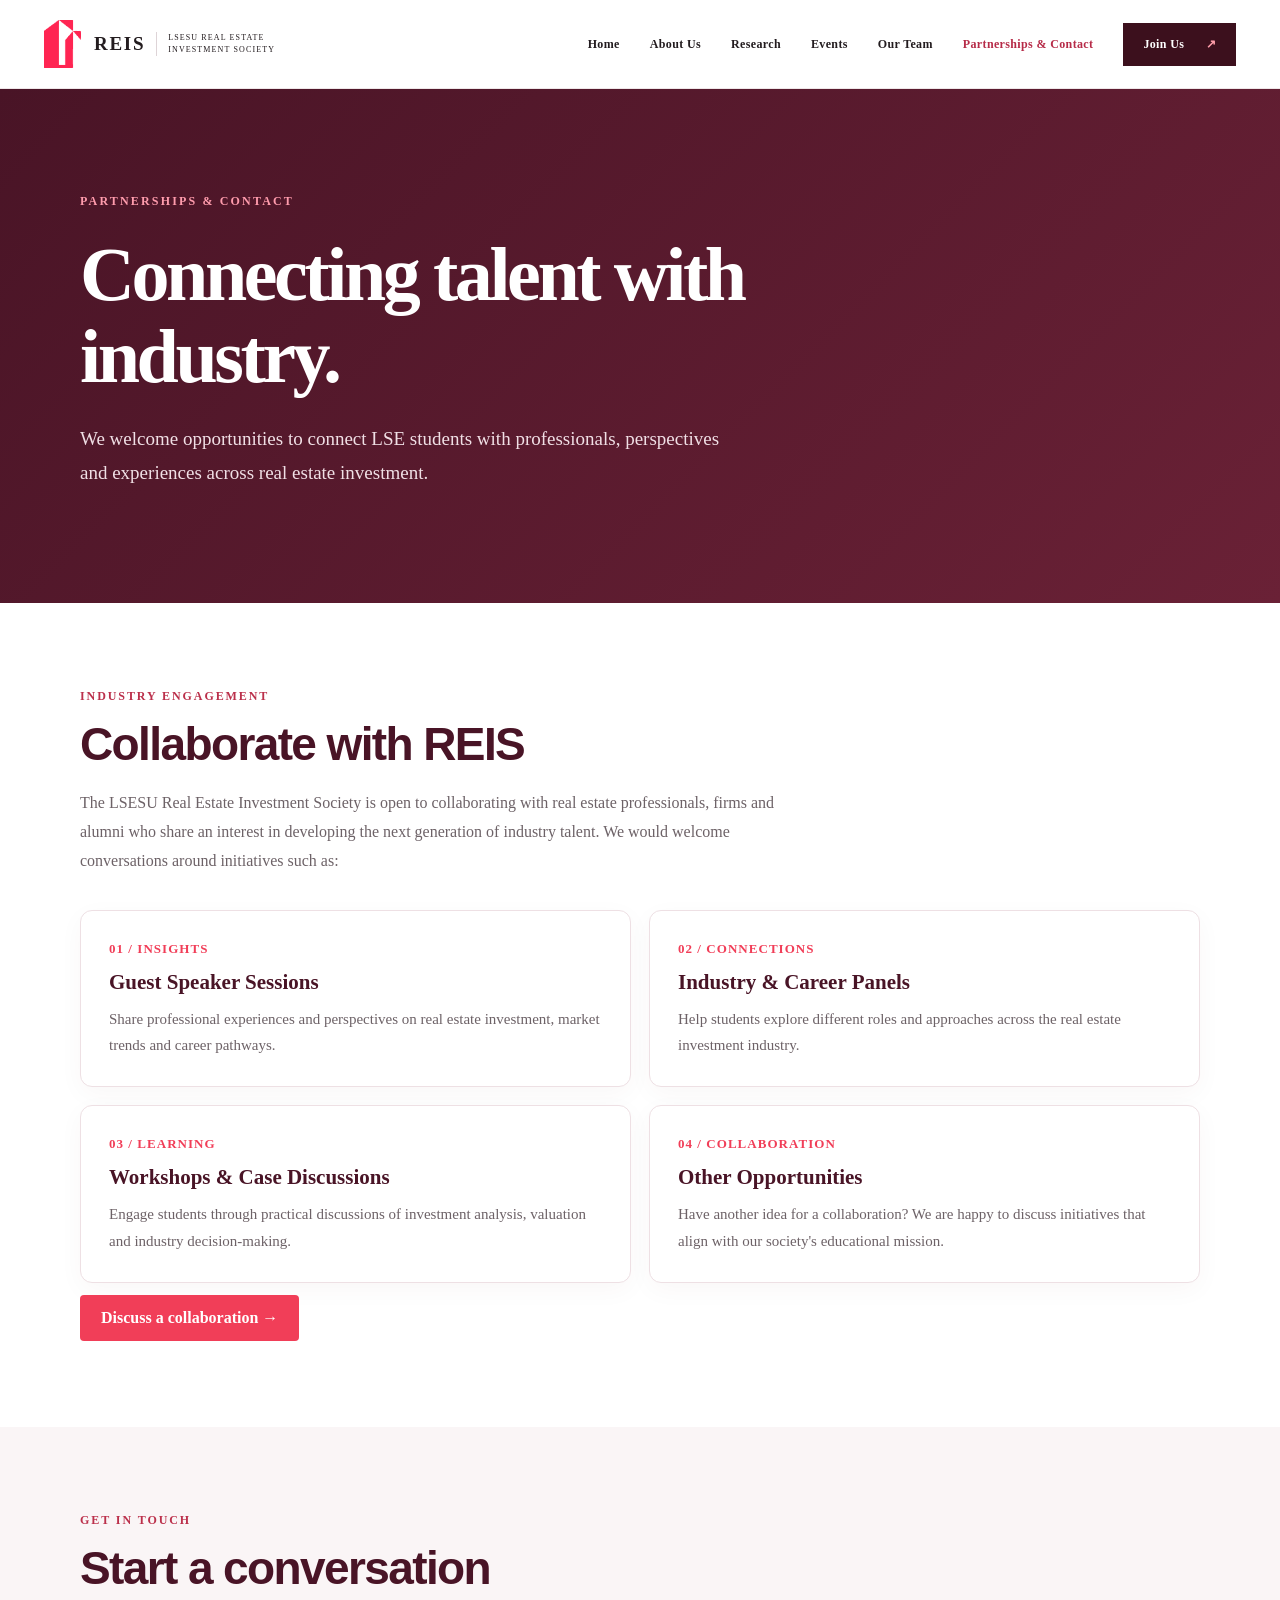
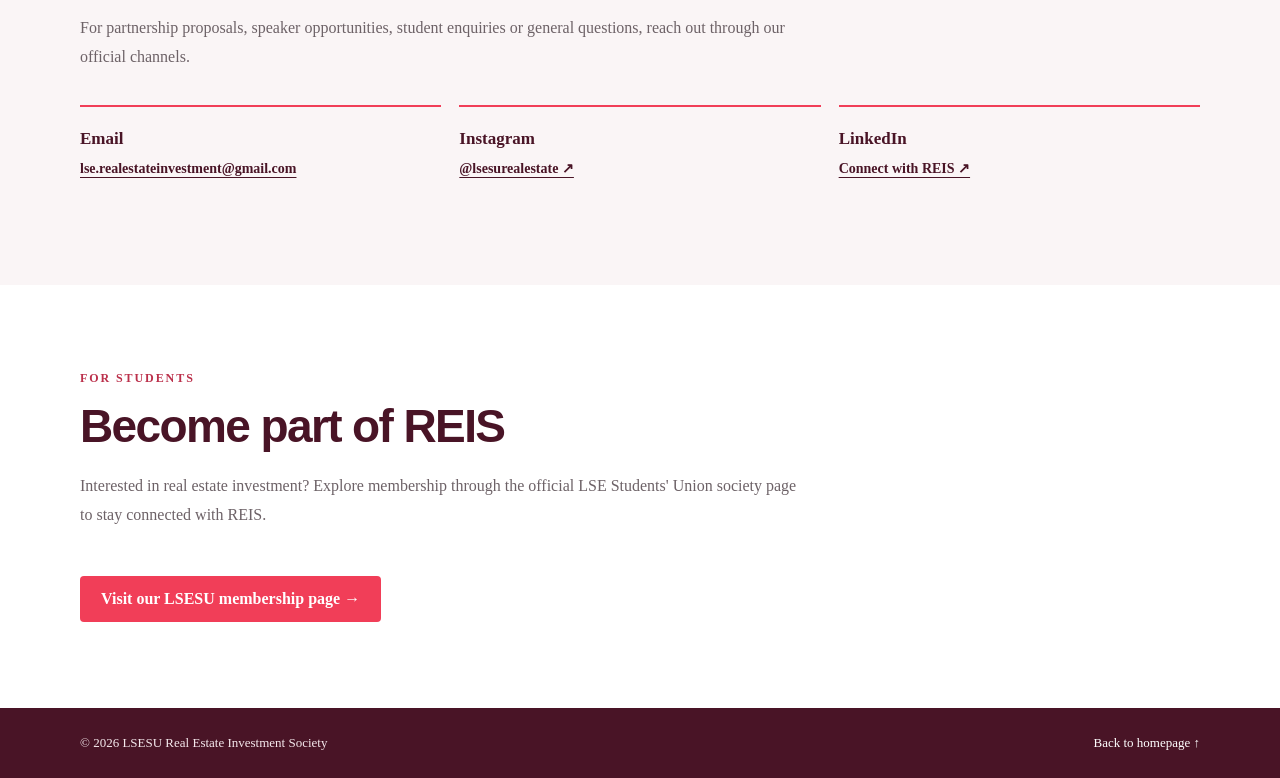
==== commit 2b29f6ab: "Update contact.html" ====
--- a/contact.html
+++ b/contact.html
@@ -66,8 +66,8 @@
       <a href="index.html#about">About Us</a>
       <a href="research.html">Research</a>
       <a href="events.html">Events</a>
+      <a href="team.html">Our Team</a>
       <a href="contact.html" aria-current="page">Partnerships &amp; Contact</a>
-      <a href="team.html">Our Team</a>
       <a class="nav-cta" href="https://www.lsesu.com/communities/societies/group/16870/" target="_blank" rel="noopener noreferrer">
         Join Us <span aria-hidden="true">↗</span>
       </a>
